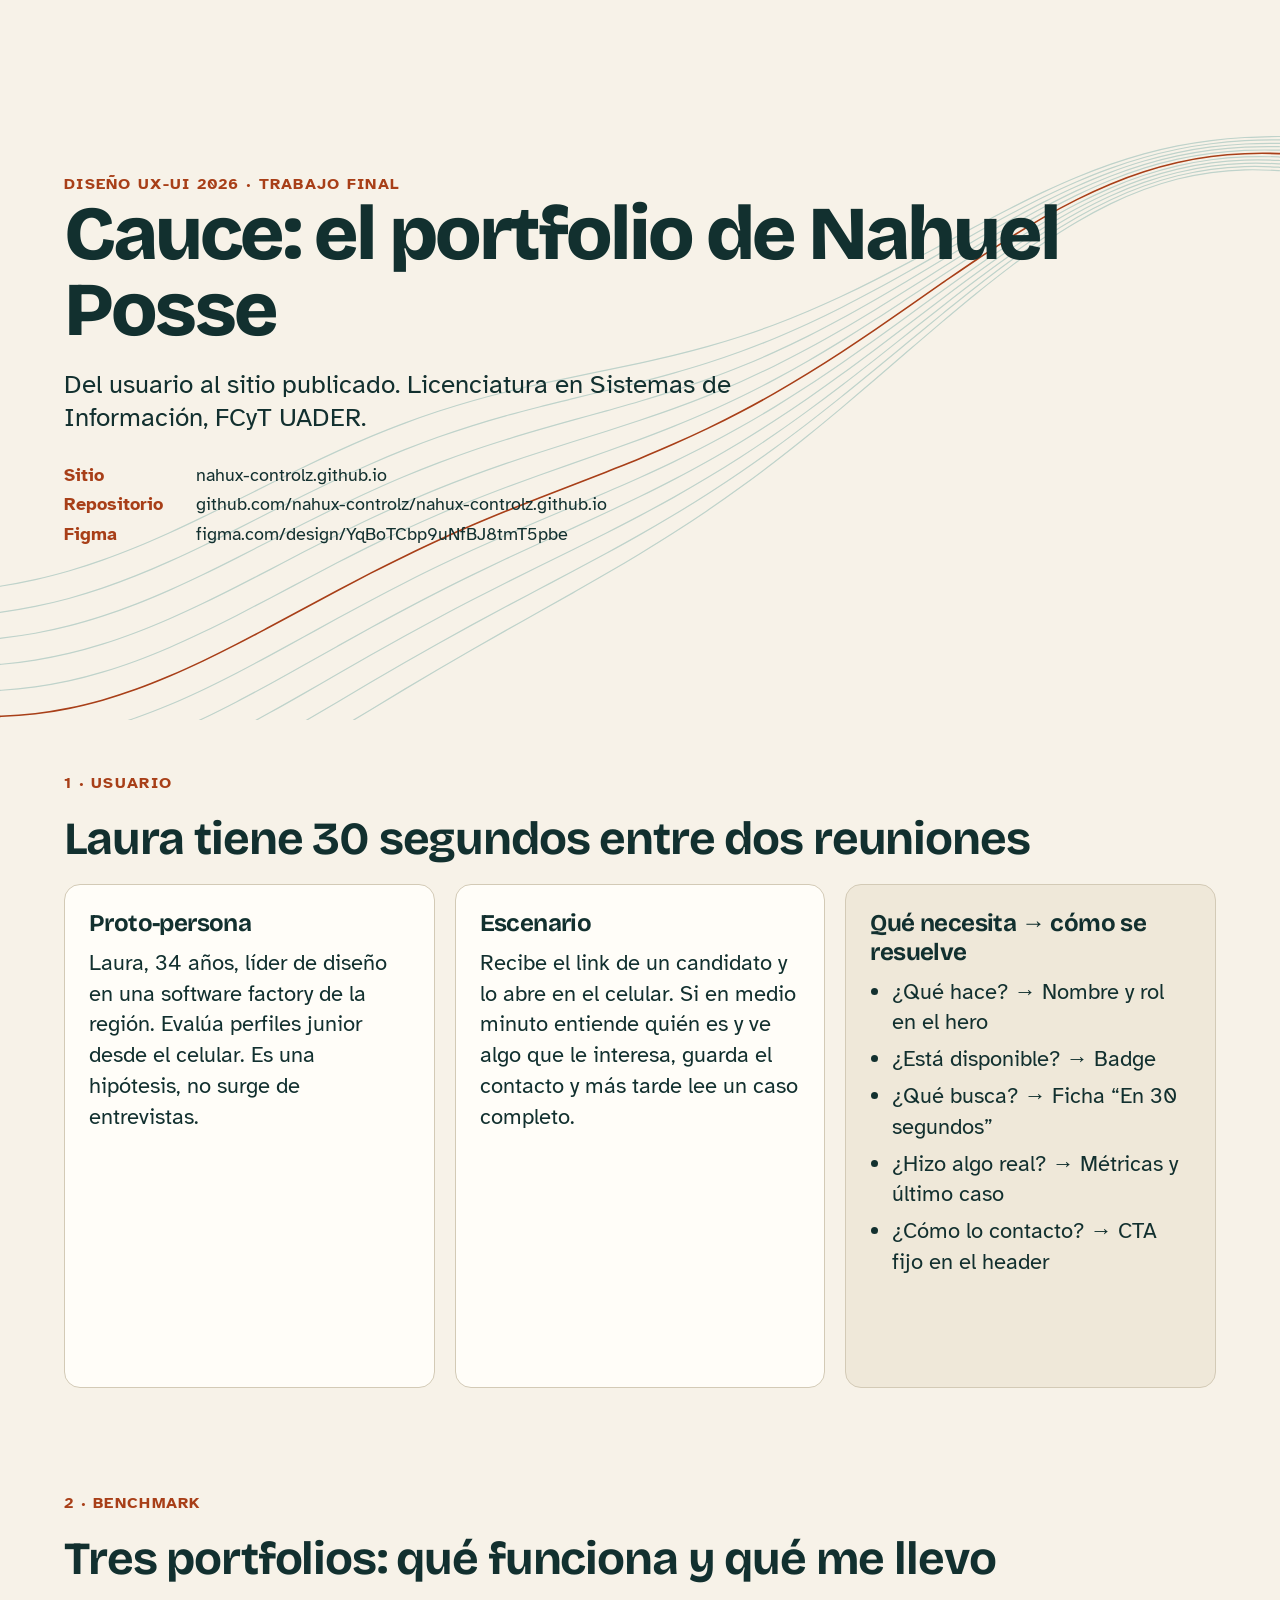
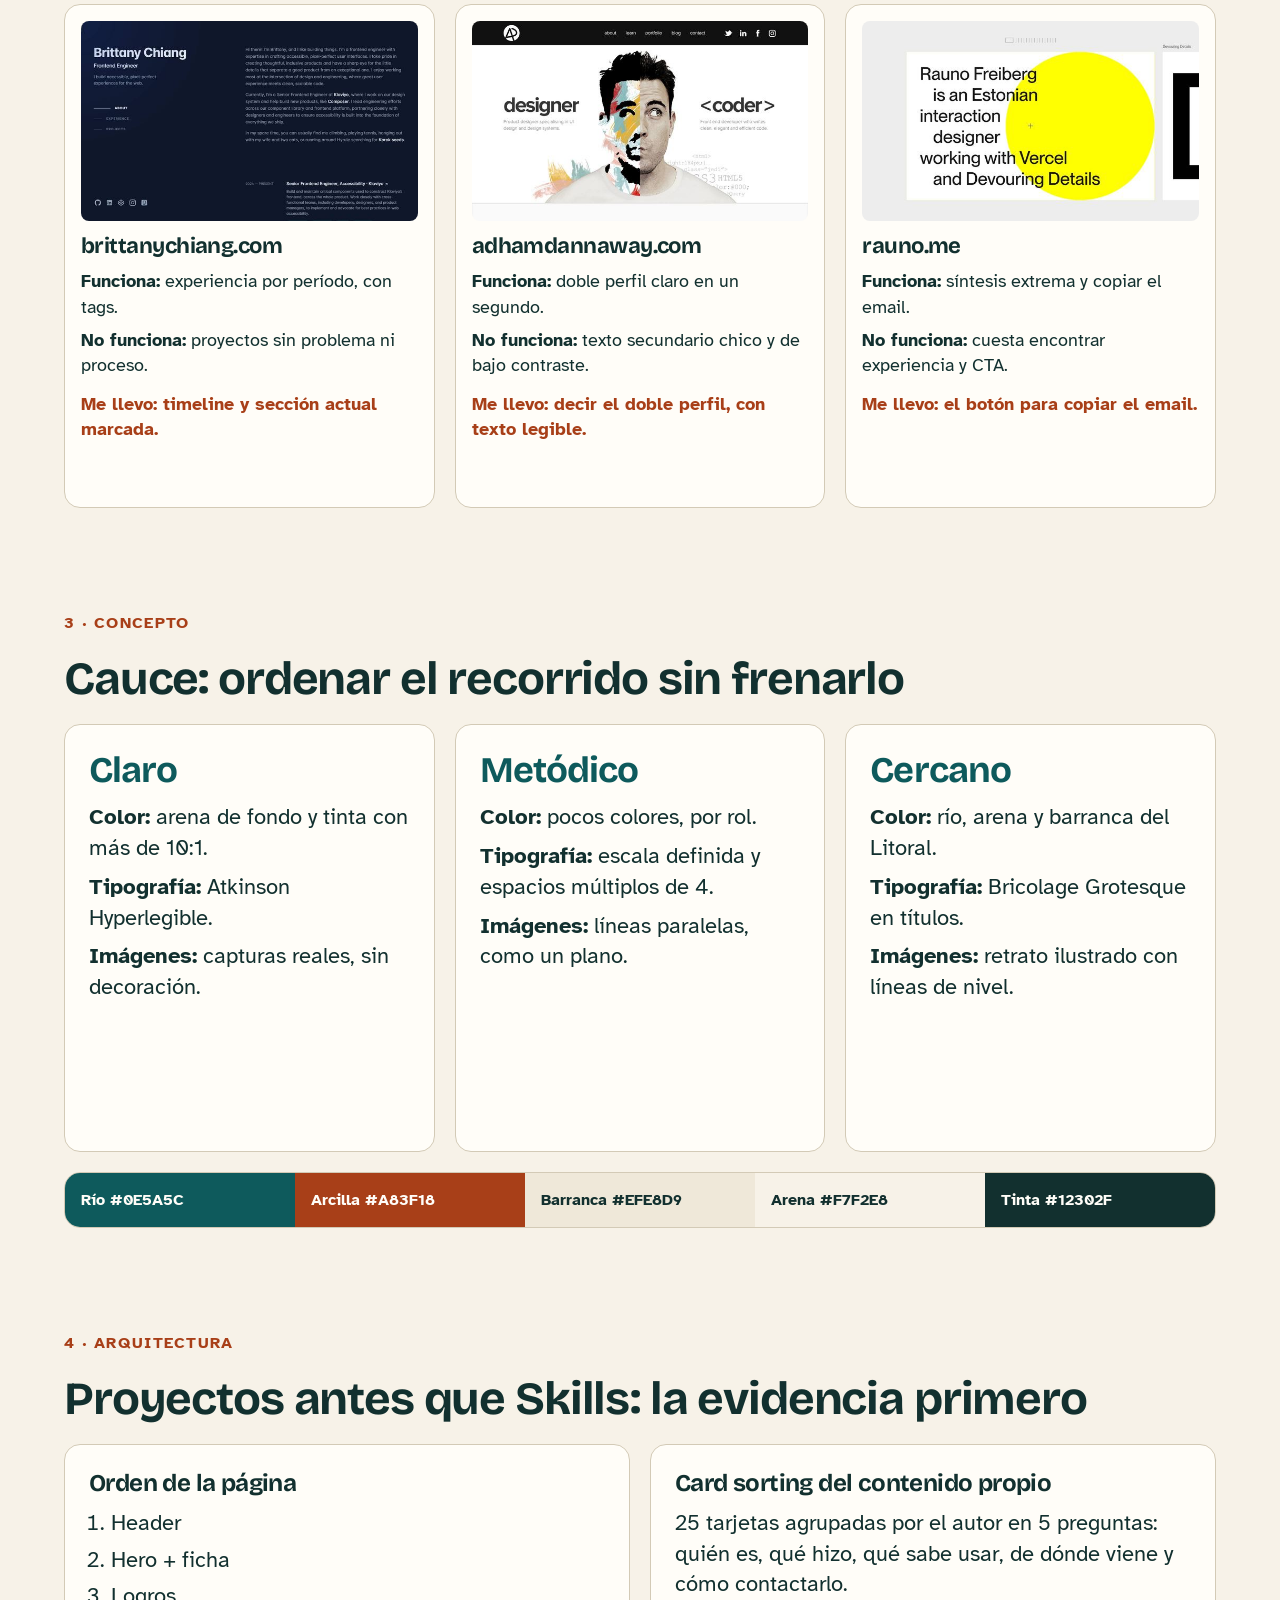
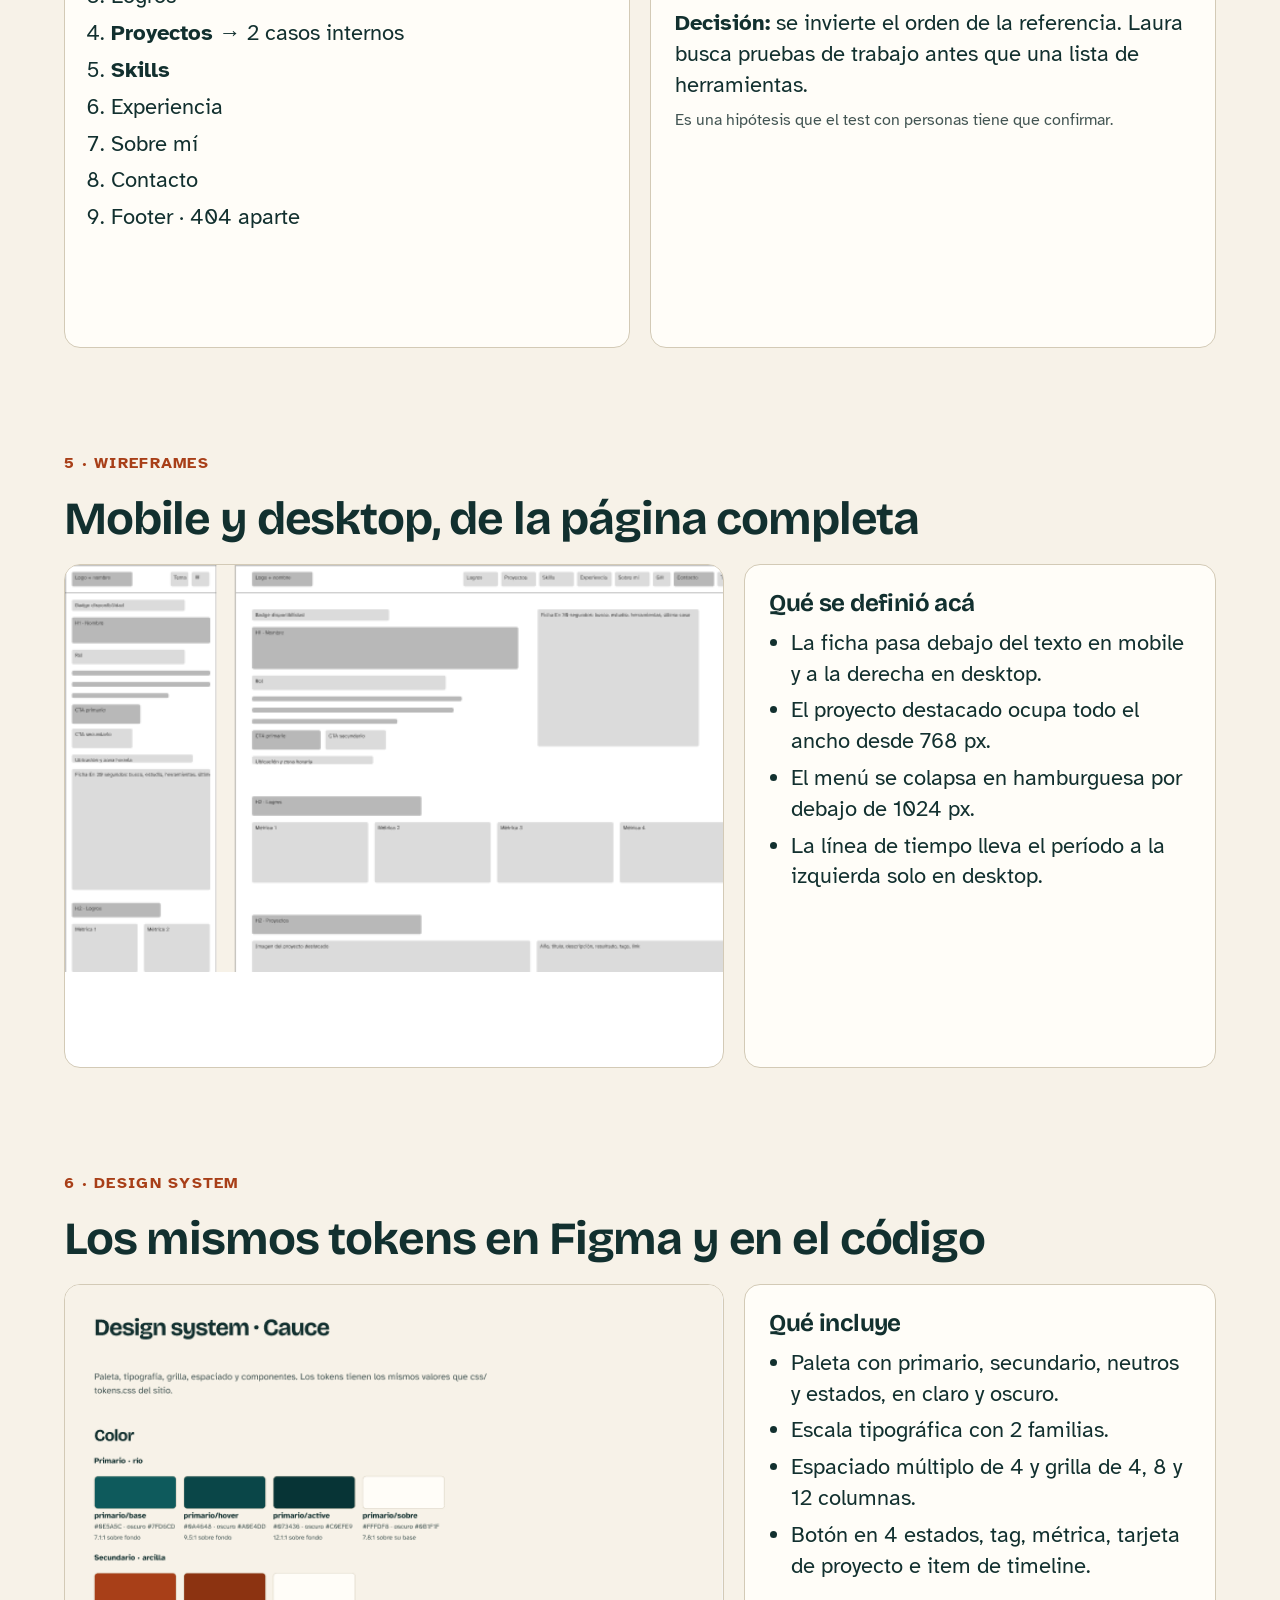
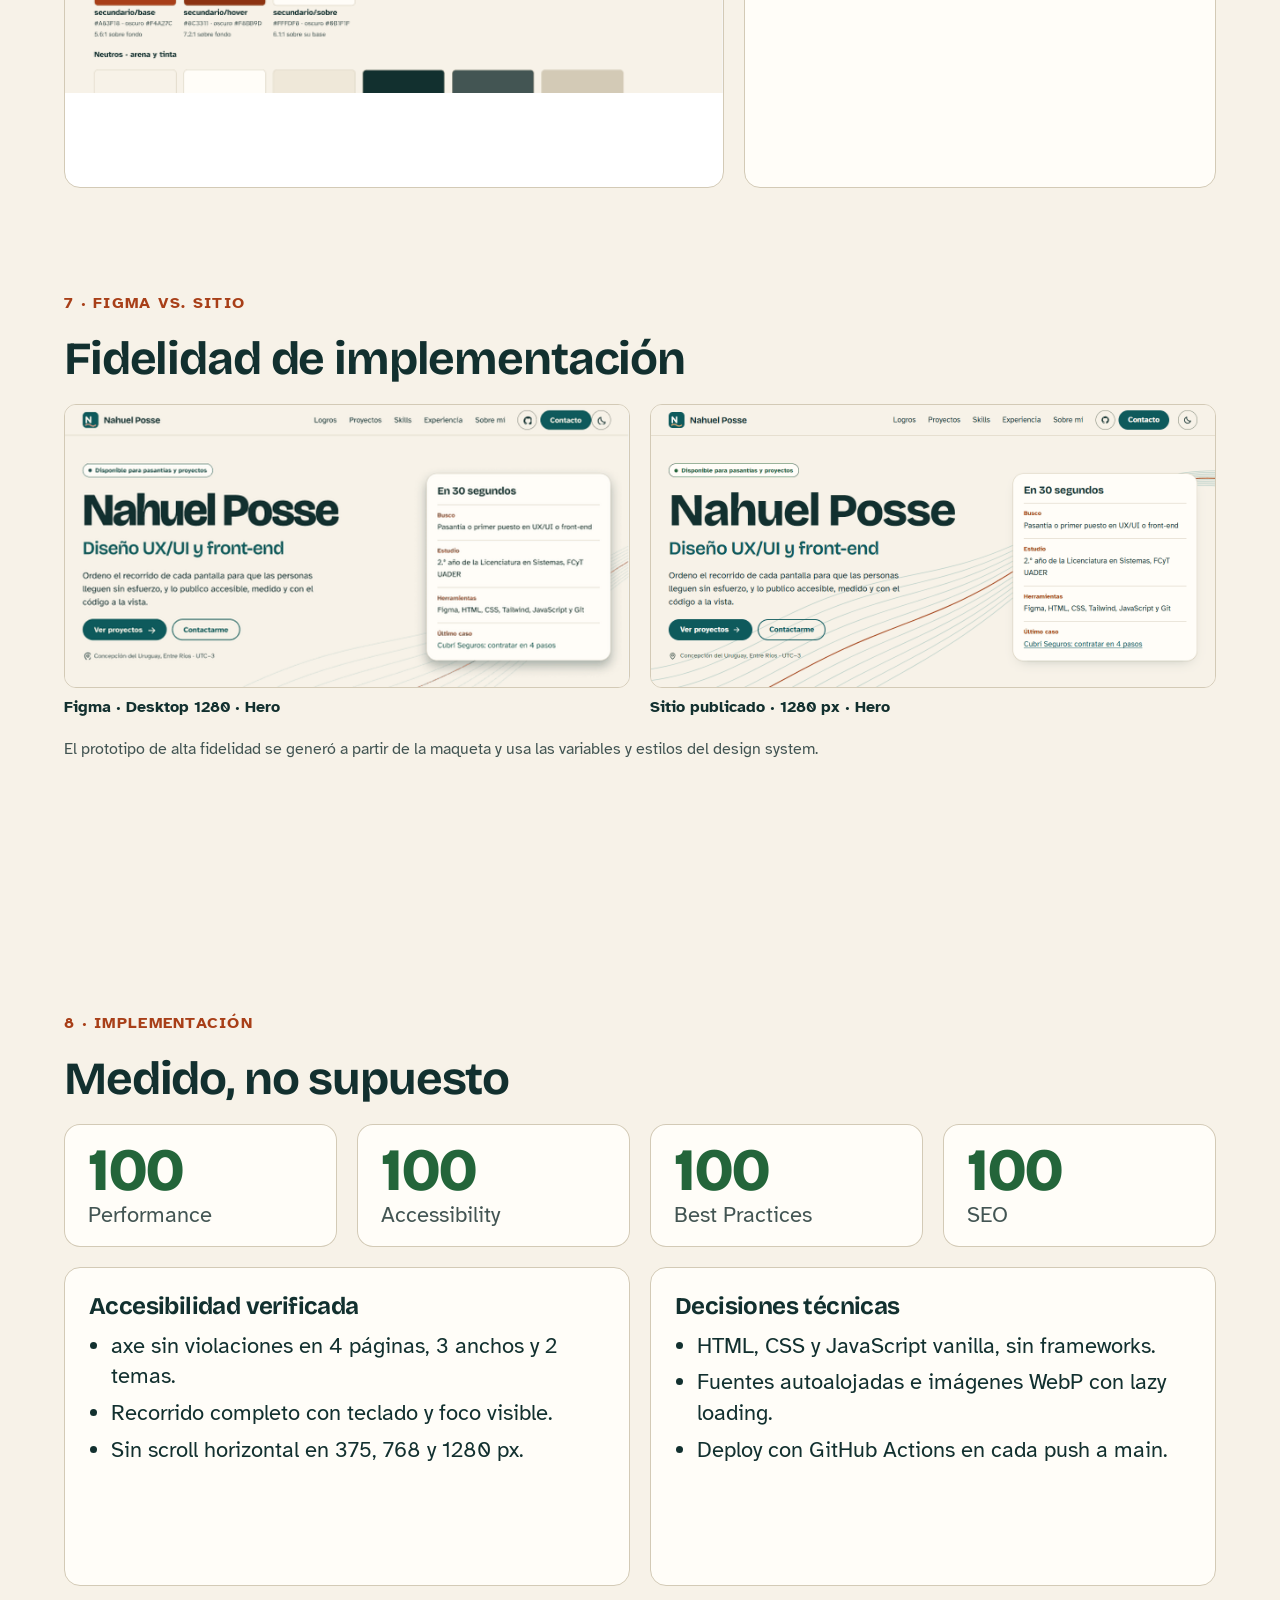
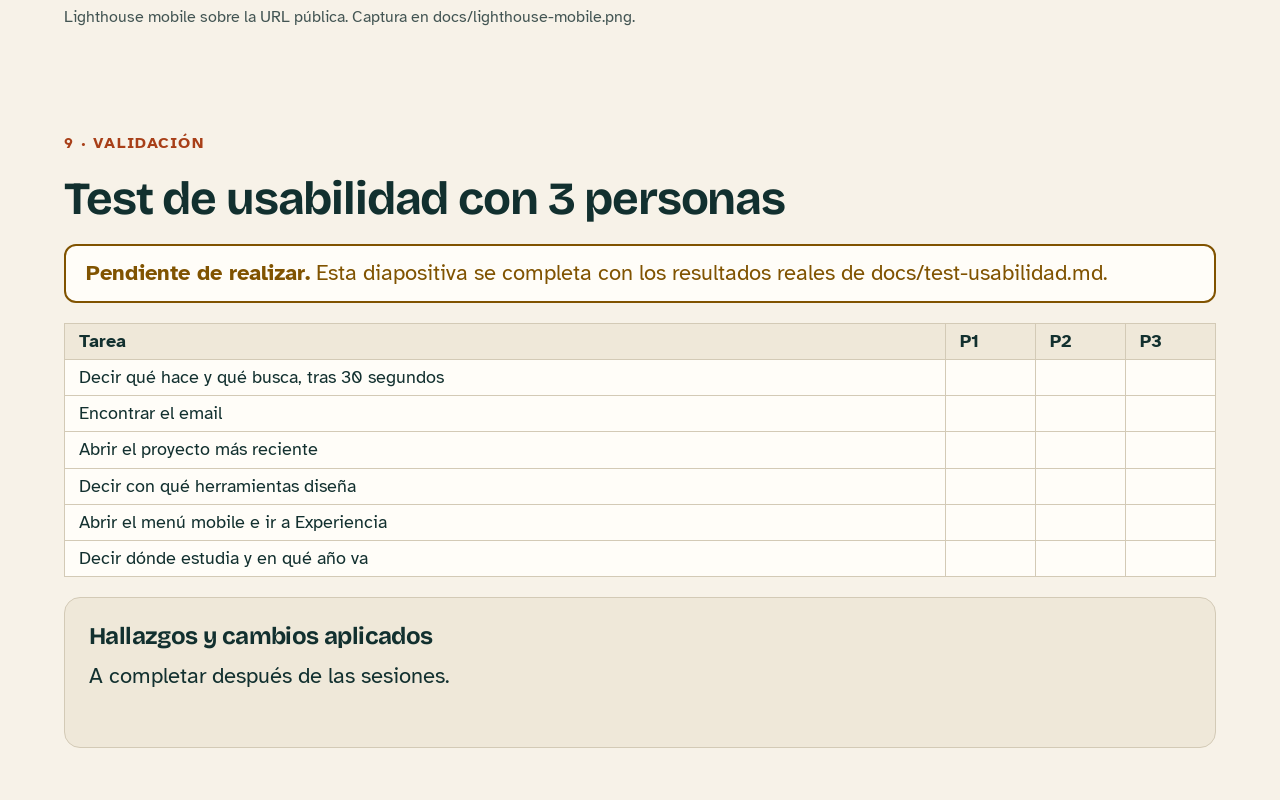
==== docs/proceso/index.html @ 9a9b2a8e "Agregar PDF de proceso y capturas" ====
<!doctype html>
<html lang="es">
<head>
<meta charset="utf-8">
<title>Proceso UX/UI · Portfolio de Nahuel Posse</title>
<link rel="stylesheet" href="../../css/tokens.css">
<link rel="stylesheet" href="proceso.css">
</head>
<body>

<section class="slide slide--cover">
  <img class="cover__river" src="img/river.svg" alt="">
  <div class="cover__text">
    <p class="kicker">Diseño UX-UI 2026 · Trabajo final</p>
    <h1>Cauce: el portfolio de Nahuel Posse</h1>
    <p class="lead">Del usuario al sitio publicado. Licenciatura en Sistemas de Información, FCyT UADER.</p>
    <dl class="cover__links">
      <div><dt>Sitio</dt><dd>nahux-controlz.github.io</dd></div>
      <div><dt>Repositorio</dt><dd>github.com/nahux-controlz/nahux-controlz.github.io</dd></div>
      <div><dt>Figma</dt><dd>figma.com/design/YqBoTCbp9uNfBJ8tmT5pbe</dd></div>
    </dl>
  </div>
</section>

<section class="slide">
  <p class="kicker">1 · Usuario</p>
  <h2>Laura tiene 30 segundos entre dos reuniones</h2>
  <div class="cols cols--3">
    <div class="box"><h3>Proto-persona</h3><p>Laura, 34 años, líder de diseño en una software factory de la región. Evalúa perfiles junior desde el celular. Es una hipótesis, no surge de entrevistas.</p></div>
    <div class="box"><h3>Escenario</h3><p>Recibe el link de un candidato y lo abre en el celular. Si en medio minuto entiende quién es y ve algo que le interesa, guarda el contacto y más tarde lee un caso completo.</p></div>
    <div class="box box--tint"><h3>Qué necesita → cómo se resuelve</h3>
      <ul><li>¿Qué hace? → Nombre y rol en el hero</li><li>¿Está disponible? → Badge</li><li>¿Qué busca? → Ficha “En 30 segundos”</li><li>¿Hizo algo real? → Métricas y último caso</li><li>¿Cómo lo contacto? → CTA fijo en el header</li></ul>
    </div>
  </div>
</section>

<section class="slide">
  <p class="kicker">2 · Benchmark</p>
  <h2>Tres portfolios: qué funciona y qué me llevo</h2>
  <div class="cols cols--3">
    <div class="bench"><img src="img/bench-brittany.jpg" alt=""><h3>brittanychiang.com</h3><p><b>Funciona:</b> experiencia por período, con tags.</p><p><b>No funciona:</b> proyectos sin problema ni proceso.</p><p class="take">Me llevo: timeline y sección actual marcada.</p></div>
    <div class="bench"><img src="img/bench-adham.jpg" alt=""><h3>adhamdannaway.com</h3><p><b>Funciona:</b> doble perfil claro en un segundo.</p><p><b>No funciona:</b> texto secundario chico y de bajo contraste.</p><p class="take">Me llevo: decir el doble perfil, con texto legible.</p></div>
    <div class="bench"><img src="img/bench-rauno.jpg" alt=""><h3>rauno.me</h3><p><b>Funciona:</b> síntesis extrema y copiar el email.</p><p><b>No funciona:</b> cuesta encontrar experiencia y CTA.</p><p class="take">Me llevo: el botón para copiar el email.</p></div>
  </div>
</section>

<section class="slide">
  <p class="kicker">3 · Concepto</p>
  <h2>Cauce: ordenar el recorrido sin frenarlo</h2>
  <div class="cols cols--3">
    <div class="box"><h3 class="word">Claro</h3><p><b>Color:</b> arena de fondo y tinta con más de 10:1.</p><p><b>Tipografía:</b> Atkinson Hyperlegible.</p><p><b>Imágenes:</b> capturas reales, sin decoración.</p></div>
    <div class="box"><h3 class="word">Metódico</h3><p><b>Color:</b> pocos colores, por rol.</p><p><b>Tipografía:</b> escala definida y espacios múltiplos de 4.</p><p><b>Imágenes:</b> líneas paralelas, como un plano.</p></div>
    <div class="box"><h3 class="word">Cercano</h3><p><b>Color:</b> río, arena y barranca del Litoral.</p><p><b>Tipografía:</b> Bricolage Grotesque en títulos.</p><p><b>Imágenes:</b> retrato ilustrado con líneas de nivel.</p></div>
  </div>
  <div class="palette">
    <span class="c1">Río #0E5A5C</span><span class="c2">Arcilla #A83F18</span><span class="c3">Barranca #EFE8D9</span><span class="c4">Arena #F7F2E8</span><span class="c5">Tinta #12302F</span>
  </div>
</section>

<section class="slide">
  <p class="kicker">4 · Arquitectura</p>
  <h2>Proyectos antes que Skills: la evidencia primero</h2>
  <div class="cols cols--2">
    <div class="box"><h3>Orden de la página</h3>
      <ol class="flow"><li>Header</li><li>Hero + ficha</li><li>Logros</li><li><b>Proyectos</b> → 2 casos internos</li><li><b>Skills</b></li><li>Experiencia</li><li>Sobre mí</li><li>Contacto</li><li>Footer · 404 aparte</li></ol>
    </div>
    <div class="box"><h3>Card sorting del contenido propio</h3>
      <p>25 tarjetas agrupadas por el autor en 5 preguntas: quién es, qué hizo, qué sabe usar, de dónde viene y cómo contactarlo.</p>
      <p><b>Decisión:</b> se invierte el orden de la referencia. Laura busca pruebas de trabajo antes que una lista de herramientas.</p>
      <p class="note">Es una hipótesis que el test con personas tiene que confirmar.</p>
    </div>
  </div>
</section>

<section class="slide">
  <p class="kicker">5 · Wireframes</p>
  <h2>Mobile y desktop, de la página completa</h2>
  <div class="cols cols--wire">
    <img class="frame frame--top" src="img/wireframes.png" alt="">
    <div class="box"><h3>Qué se definió acá</h3>
      <ul><li>La ficha pasa debajo del texto en mobile y a la derecha en desktop.</li><li>El proyecto destacado ocupa todo el ancho desde 768 px.</li><li>El menú se colapsa en hamburguesa por debajo de 1024 px.</li><li>La línea de tiempo lleva el período a la izquierda solo en desktop.</li></ul>
    </div>
  </div>
</section>

<section class="slide">
  <p class="kicker">6 · Design system</p>
  <h2>Los mismos tokens en Figma y en el código</h2>
  <div class="cols cols--wire">
    <img class="frame frame--top" src="img/ds.png" alt="">
    <div class="box"><h3>Qué incluye</h3>
      <ul><li>Paleta con primario, secundario, neutros y estados, en claro y oscuro.</li><li>Escala tipográfica con 2 familias.</li><li>Espaciado múltiplo de 4 y grilla de 4, 8 y 12 columnas.</li><li>Botón en 4 estados, tag, métrica, tarjeta de proyecto e item de timeline.</li></ul>
    </div>
  </div>
</section>

<section class="slide">
  <p class="kicker">7 · Figma vs. sitio</p>
  <h2>Fidelidad de implementación</h2>
  <div class="cols cols--2 compare">
    <figure><img src="img/compare-figma.png" alt=""><figcaption>Figma · Desktop 1280 · Hero</figcaption></figure>
    <figure><img src="img/compare-sitio.png" alt=""><figcaption>Sitio publicado · 1280 px · Hero</figcaption></figure>
  </div>
  <p class="note">El prototipo de alta fidelidad se generó a partir de la maqueta y usa las variables y estilos del design system.</p>
</section>

<section class="slide">
  <p class="kicker">8 · Implementación</p>
  <h2>Medido, no supuesto</h2>
  <div class="cols cols--stats">
    <div class="stat"><b>100</b><span>Performance</span></div>
    <div class="stat"><b>100</b><span>Accessibility</span></div>
    <div class="stat"><b>100</b><span>Best Practices</span></div>
    <div class="stat"><b>100</b><span>SEO</span></div>
  </div>
  <div class="cols cols--2">
    <div class="box"><h3>Accesibilidad verificada</h3><ul><li>axe sin violaciones en 4 páginas, 3 anchos y 2 temas.</li><li>Recorrido completo con teclado y foco visible.</li><li>Sin scroll horizontal en 375, 768 y 1280 px.</li></ul></div>
    <div class="box"><h3>Decisiones técnicas</h3><ul><li>HTML, CSS y JavaScript vanilla, sin frameworks.</li><li>Fuentes autoalojadas e imágenes WebP con lazy loading.</li><li>Deploy con GitHub Actions en cada push a main.</li></ul></div>
  </div>
  <p class="note">Lighthouse mobile sobre la URL pública. Captura en docs/lighthouse-mobile.png.</p>
</section>

<section class="slide">
  <p class="kicker">9 · Validación</p>
  <h2>Test de usabilidad con 3 personas</h2>
  <div class="pending"><b>Pendiente de realizar.</b> Esta diapositiva se completa con los resultados reales de docs/test-usabilidad.md.</div>
  <table>
    <thead><tr><th>Tarea</th><th>P1</th><th>P2</th><th>P3</th></tr></thead>
    <tbody>
      <tr><td>Decir qué hace y qué busca, tras 30 segundos</td><td></td><td></td><td></td></tr>
      <tr><td>Encontrar el email</td><td></td><td></td><td></td></tr>
      <tr><td>Abrir el proyecto más reciente</td><td></td><td></td><td></td></tr>
      <tr><td>Decir con qué herramientas diseña</td><td></td><td></td><td></td></tr>
      <tr><td>Abrir el menú mobile e ir a Experiencia</td><td></td><td></td><td></td></tr>
      <tr><td>Decir dónde estudia y en qué año va</td><td></td><td></td><td></td></tr>
    </tbody>
  </table>
  <div class="box box--tint findings"><h3>Hallazgos y cambios aplicados</h3><p>A completar después de las sesiones.</p></div>
</section>

</body>
</html>
---- css/tokens.css ----
/* ==========================================================================
   Design tokens — concepto "Cauce"
   Mismos nombres y valores que las variables del archivo de Figma.
   ========================================================================== */

@font-face {
  font-family: "Bricolage Grotesque";
  src: url("../assets/fonts/bricolage-grotesque-latin-wght-normal.woff2") format("woff2");
  font-weight: 200 800;
  font-style: normal;
  font-display: swap;
}
@font-face {
  font-family: "Atkinson Hyperlegible";
  src: url("../assets/fonts/atkinson-hyperlegible-latin-400-normal.woff2") format("woff2");
  font-weight: 400;
  font-style: normal;
  font-display: swap;
}
@font-face {
  font-family: "Atkinson Hyperlegible";
  src: url("../assets/fonts/atkinson-hyperlegible-latin-700-normal.woff2") format("woff2");
  font-weight: 700;
  font-style: normal;
  font-display: swap;
}

:root {
  color-scheme: light;

  /* Color · marca */
  --color-primary: #0e5a5c;         /* río */
  --color-primary-hover: #0a4648;
  --color-primary-active: #073436;
  --color-on-primary: #fffdf8;
  --color-secondary: #a83f18;       /* arcilla */
  --color-secondary-hover: #8c3311;
  --color-on-secondary: #fffdf8;

  /* Color · neutros */
  --color-bg: #f7f2e8;              /* arena */
  --color-surface: #fffdf8;         /* papel */
  --color-surface-2: #efe8d9;
  --color-ink: #12302f;             /* tinta */
  --color-ink-soft: #435553;
  --color-line: #d3cab6;
  --color-line-strong: #7f7b6b;     /* bordes con 3:1 para controles */

  /* Color · estados */
  --color-success: #23653a;
  --color-warning: #805300;
  --color-error: #ad2519;
  --color-info: #0d5a8c;

  /* Color · ilustración (contacto y líneas) */
  --color-contact-bg: #0e5a5c;
  --color-contact-ink: #fffdf8;
  --color-contact-soft: #d9ece8;
  --color-river-line: #bfd3cb;
  --color-river-accent: #a83f18;

  /* Tipografía */
  --font-display: "Bricolage Grotesque", "Trebuchet MS", "Segoe UI", sans-serif;
  --font-body: "Atkinson Hyperlegible", "Segoe UI", Verdana, sans-serif;

  --fs-sm: 0.875rem;      /* 14 */
  --fs-base: 1.0625rem;   /* 17 */
  --fs-md: 1.25rem;       /* 20 */
  --fs-lg: 1.5rem;        /* 24 */
  --fs-xl: clamp(1.75rem, 1.5rem + 1.1vw, 2.25rem);   /* 28–36 */
  --fs-2xl: clamp(2.25rem, 1.8rem + 2vw, 3.25rem);    /* 36–52 */
  --fs-hero: clamp(3.25rem, 2rem + 6vw, 6.5rem);      /* 52–104 */

  --lh-tight: 1.05;
  --lh-snug: 1.25;
  --lh-body: 1.6;

  /* Espaciado (múltiplos de 4) */
  --sp-1: 0.25rem;  /* 4 */
  --sp-2: 0.5rem;   /* 8 */
  --sp-3: 0.75rem;  /* 12 */
  --sp-4: 1rem;     /* 16 */
  --sp-5: 1.25rem;  /* 20 */
  --sp-6: 1.5rem;   /* 24 */
  --sp-8: 2rem;     /* 32 */
  --sp-10: 2.5rem;  /* 40 */
  --sp-12: 3rem;    /* 48 */
  --sp-16: 4rem;    /* 64 */
  --sp-24: 6rem;    /* 96 */

  /* Grilla */
  --container: 75rem;   /* 1200 */
  --gutter: var(--sp-4);
  --header-h: 4.25rem;  /* 68 */

  /* Forma y elevación */
  --radius-sm: 0.5rem;
  --radius-md: 1rem;
  --radius-lg: 1.5rem;
  --radius-full: 999px;
  --shadow-card: 0 1px 0 rgb(18 48 47 / 6%), 0 12px 28px -18px rgb(18 48 47 / 35%);
  --shadow-lift: 0 2px 0 rgb(18 48 47 / 6%), 0 24px 40px -22px rgb(18 48 47 / 50%);

  /* Movimiento */
  --ease: cubic-bezier(0.2, 0.7, 0.2, 1);
  --dur-fast: 140ms;
  --dur: 260ms;
}

/* Modo oscuro: "río de noche". Se aplica por preferencia del sistema o por el toggle. */
:root[data-theme="dark"] {
  color-scheme: dark;

  --color-primary: #7fd6cd;
  --color-primary-hover: #a0e4dd;
  --color-primary-active: #c0efe9;
  --color-on-primary: #0b1f1f;
  --color-secondary: #f4a27c;
  --color-secondary-hover: #f8bb9d;
  --color-on-secondary: #0b1f1f;

  --color-bg: #0f1d1d;
  --color-surface: #162827;
  --color-surface-2: #1f3533;
  --color-ink: #f1ecdf;
  --color-ink-soft: #bdc8c1;
  --color-line: #33504c;
  --color-line-strong: #7f9a94;

  --color-success: #84d6a0;
  --color-warning: #ecc26c;
  --color-error: #ff9c91;
  --color-info: #8cc8f0;

  --color-contact-bg: #1a3a39;
  --color-contact-ink: #f1ecdf;
  --color-contact-soft: #c9dcd7;
  --color-river-line: #2c4a47;
  --color-river-accent: #f4a27c;

  --shadow-card: 0 1px 0 rgb(0 0 0 / 30%), 0 12px 28px -18px rgb(0 0 0 / 70%);
  --shadow-lift: 0 2px 0 rgb(0 0 0 / 30%), 0 24px 40px -22px rgb(0 0 0 / 85%);
}

@media (min-width: 768px) {
  :root { --gutter: var(--sp-8); }
}
@media (min-width: 1280px) {
  :root { --gutter: var(--sp-10); }
}
---- docs/proceso/proceso.css ----
@page { size: 1280px 720px; margin: 0; }
* { box-sizing: border-box; }
html, body { margin: 0; background: var(--color-surface-2); color: var(--color-ink); font-family: var(--font-body); font-size: 22px; line-height: 1.4; -webkit-print-color-adjust: exact; print-color-adjust: exact; }
.slide { position: relative; display: flex; flex-direction: column; gap: 20px; width: 1280px; height: 720px; padding: 52px 64px; overflow: hidden; background: var(--color-bg); page-break-after: always; break-after: page; }
.slide:last-child { page-break-after: auto; break-after: auto; }
h1, h2, h3 { margin: 0; font-family: var(--font-display); letter-spacing: -0.025em; }
h1 { font-size: 76px; font-weight: 800; line-height: 1; letter-spacing: -0.04em; }
h2 { font-size: 46px; line-height: 1.08; }
h3 { font-size: 24px; line-height: 1.2; margin-bottom: 10px; }
p { margin: 0 0 8px; }
ul, ol { margin: 0; padding-left: 22px; }
li { margin-bottom: 6px; }
.kicker { margin: 0; color: var(--color-secondary); font-size: 16px; font-weight: 700; letter-spacing: 0.08em; text-transform: uppercase; }
.lead { font-size: 26px; line-height: 1.3; max-width: 800px; margin: 20px 0 28px; }
.cols { display: grid; gap: 20px; flex: 1; min-height: 0; }
.cols--2 { grid-template-columns: 1fr 1fr; }
.cols--3 { grid-template-columns: repeat(3, 1fr); }
.cols--wire { grid-template-columns: 7fr 5fr; align-items: stretch; }
.cols--stats { grid-template-columns: repeat(4, 1fr); flex: none; }
.box { padding: 24px; border: 1px solid var(--color-line); border-radius: 16px; background: var(--color-surface); }
.box--tint { background: var(--color-surface-2); }
.word { color: var(--color-primary); font-size: 36px; }
.note { margin: 0; color: var(--color-ink-soft); font-size: 16px; }
.take { margin-top: 6px; color: var(--color-secondary); font-weight: 700; }

.slide--cover { justify-content: center; }
.cover__river { position: absolute; inset: 0; width: 100%; height: 100%; object-fit: cover; }
.cover__text { position: relative; }
.cover__links { display: grid; gap: 4px; margin: 0; font-size: 18px; }
.cover__links div { display: flex; gap: 12px; }
.cover__links dt { width: 120px; color: var(--color-secondary); font-weight: 700; }
.cover__links dd { margin: 0; }

.bench { display: flex; flex-direction: column; padding: 16px; border: 1px solid var(--color-line); border-radius: 16px; background: var(--color-surface); font-size: 18px; }
.bench img { width: 100%; height: 200px; margin-bottom: 12px; border-radius: 8px; object-fit: cover; object-position: top; }
.bench h3 { font-size: 22px; }

.palette { display: grid; grid-template-columns: repeat(5, 1fr); overflow: hidden; border: 1px solid var(--color-line); border-radius: 16px; font-size: 16px; font-weight: 700; }
.palette span { padding: 16px; }
.c1 { background: #0e5a5c; color: #fffdf8; } .c2 { background: #a83f18; color: #fffdf8; } .c3 { background: #efe8d9; } .c4 { background: #f7f2e8; } .c5 { background: #12302f; color: #fffdf8; }

.flow { columns: 1; }
.frame { width: 100%; height: 100%; min-height: 0; border: 1px solid var(--color-line); border-radius: 16px; background: #fff; object-fit: contain; }
.frame--top { object-position: top center; }

.compare figure { display: flex; flex-direction: column; gap: 8px; margin: 0; min-height: 0; }
.compare img { width: 100%; border: 1px solid var(--color-line); border-radius: 12px; }
.compare figcaption { font-size: 16px; font-weight: 700; }
.compare { flex: none; }

.stat { display: grid; padding: 16px 24px; border-radius: 16px; background: var(--color-surface); box-shadow: inset 0 0 0 1px var(--color-line); }
.stat b { color: var(--color-success); font-family: var(--font-display); font-size: 60px; font-weight: 800; line-height: 1; letter-spacing: -0.04em; }
.stat span { color: var(--color-ink-soft); }

.pending { padding: 12px 20px; border: 2px solid var(--color-warning); border-radius: 12px; color: var(--color-warning); background: var(--color-surface); }
table { width: 100%; border-collapse: collapse; background: var(--color-surface); font-size: 18px; }
th, td { padding: 5px 14px; border: 1px solid var(--color-line); text-align: left; }
th:not(:first-child), td:not(:first-child) { width: 90px; }
th { background: var(--color-surface-2); }
.findings { flex: 1; }
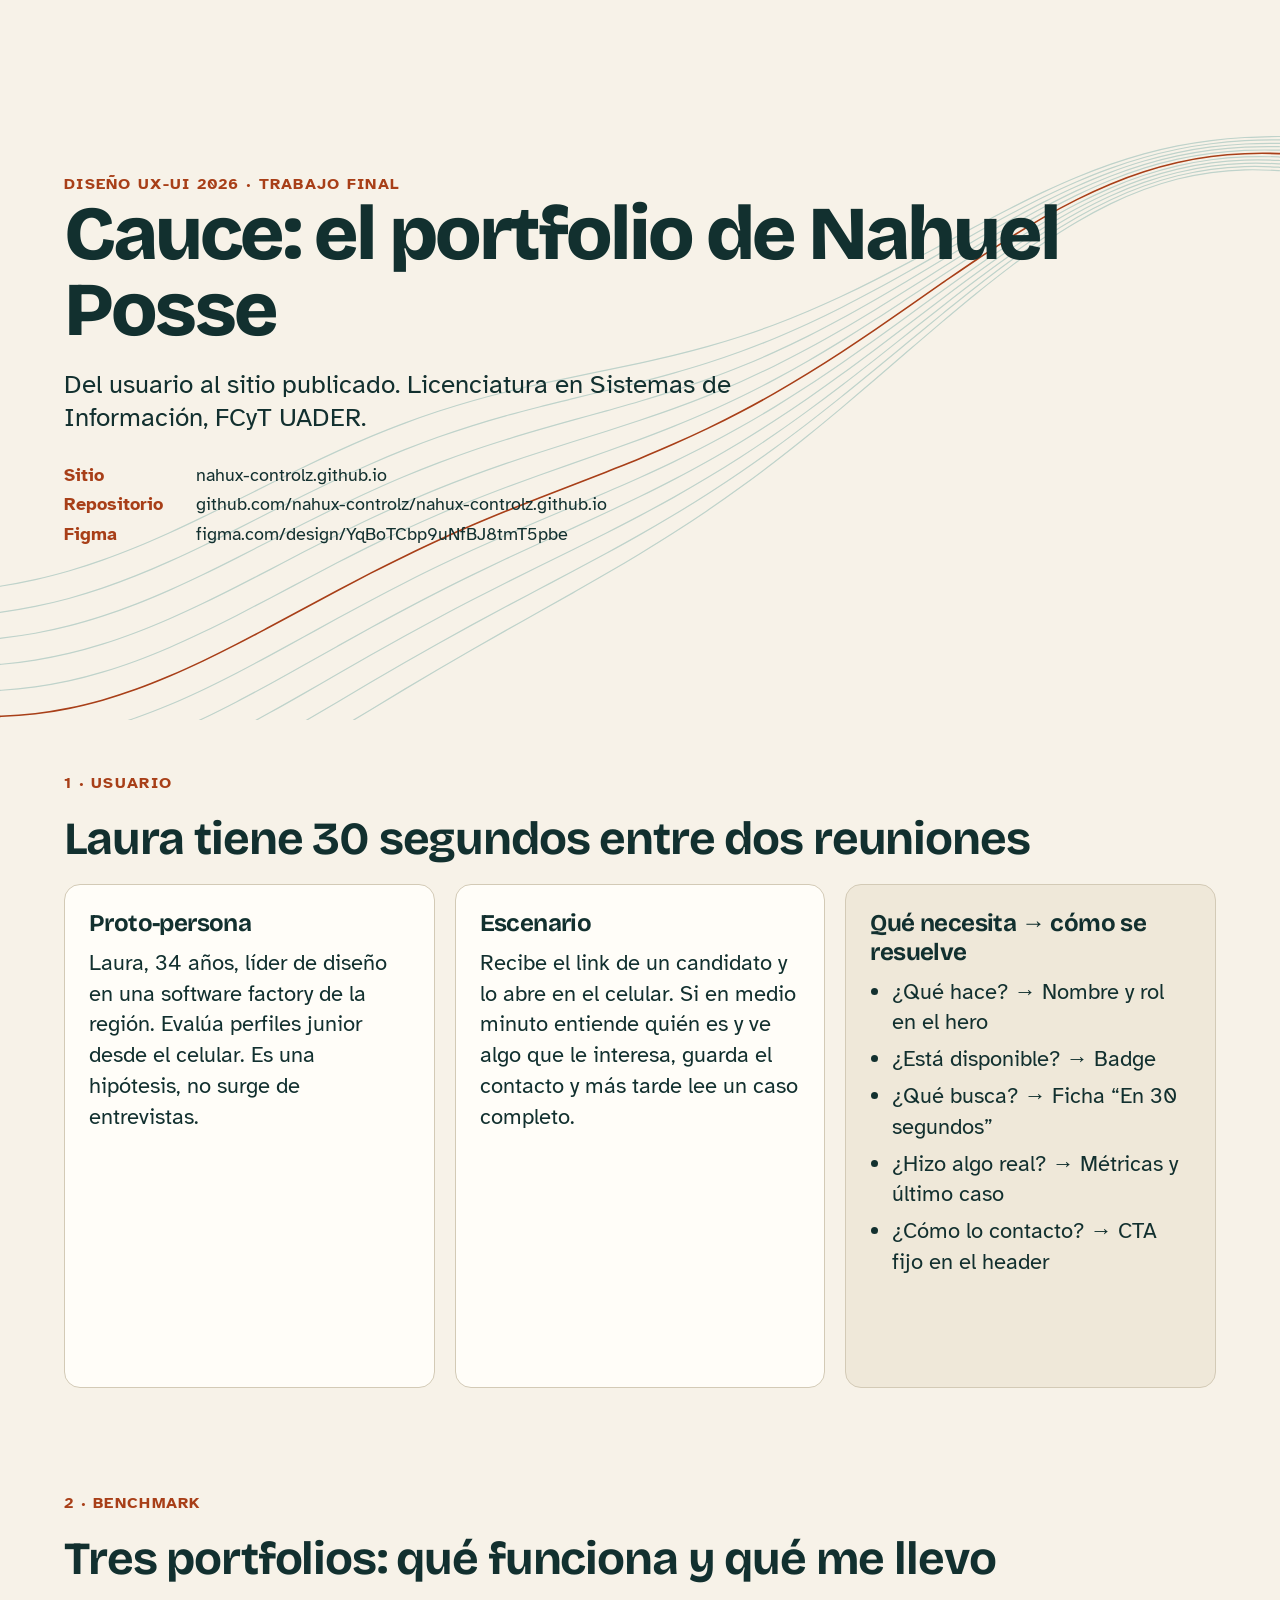
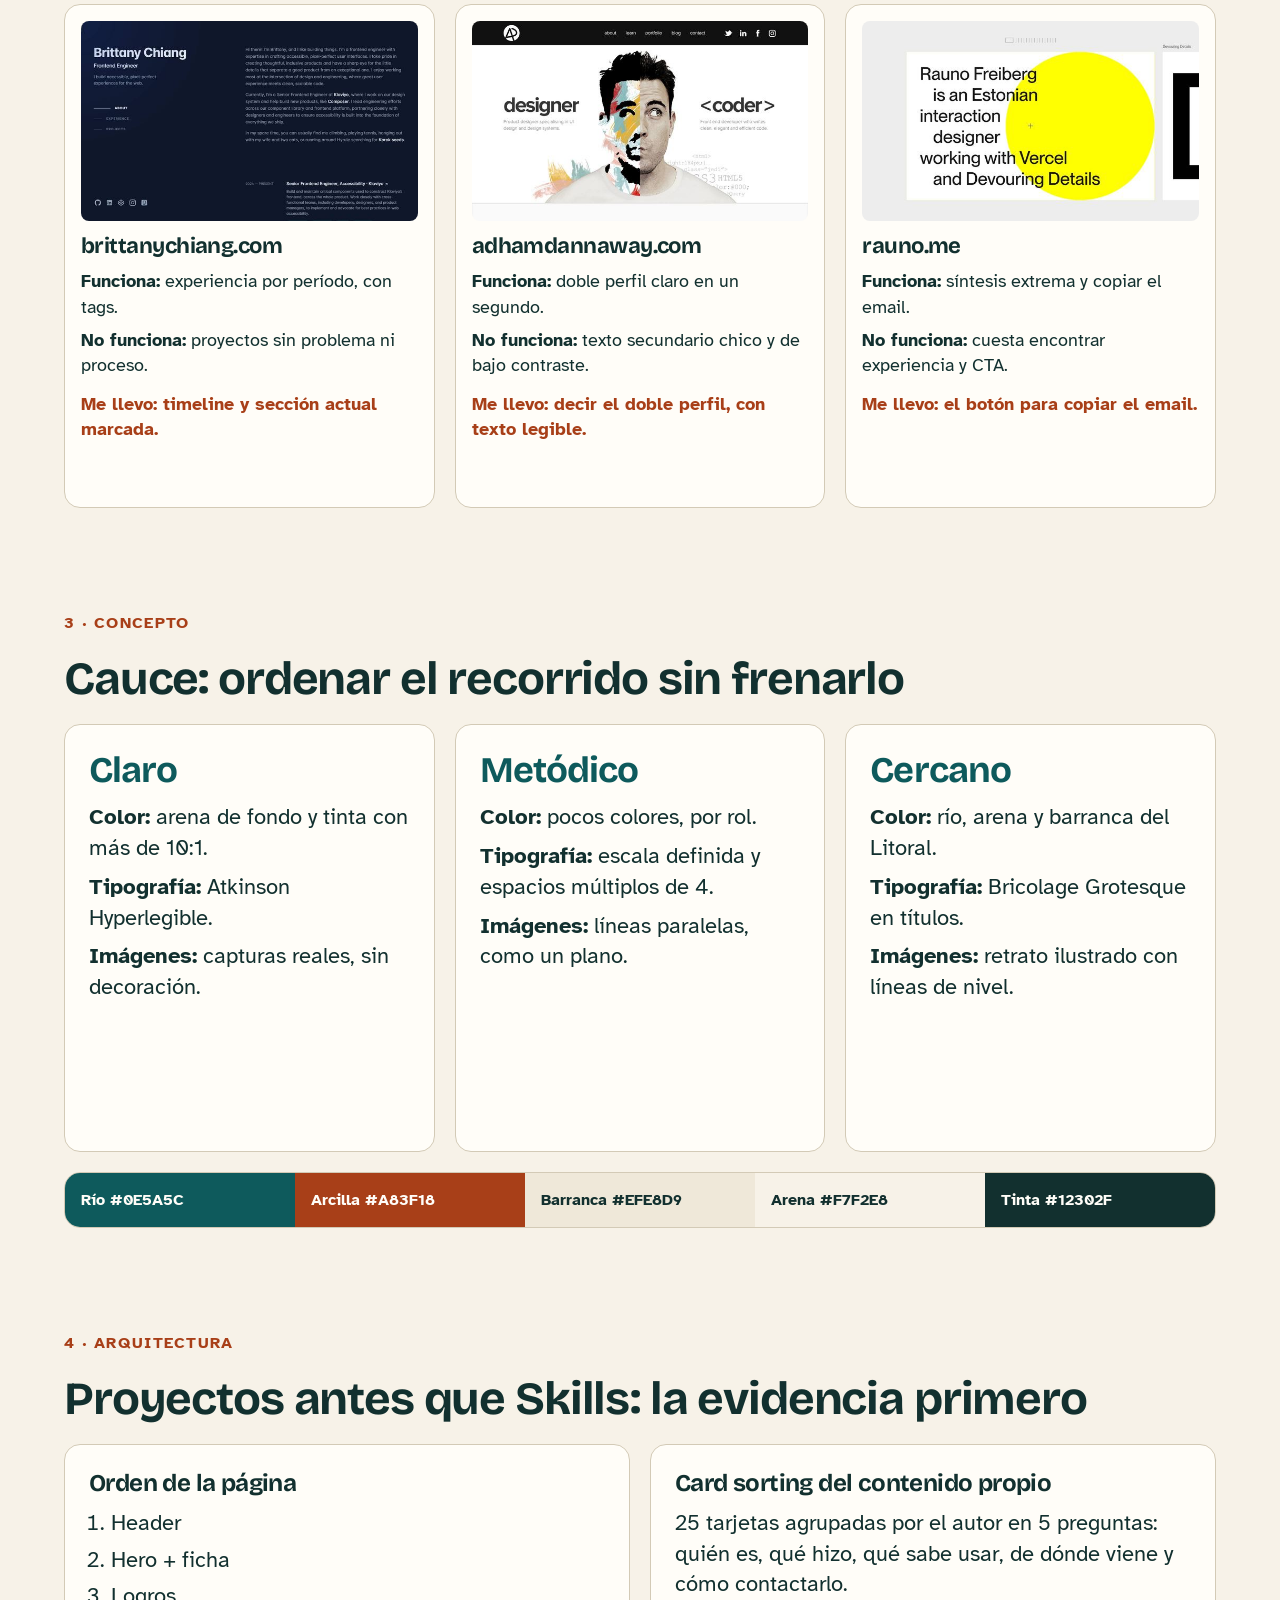
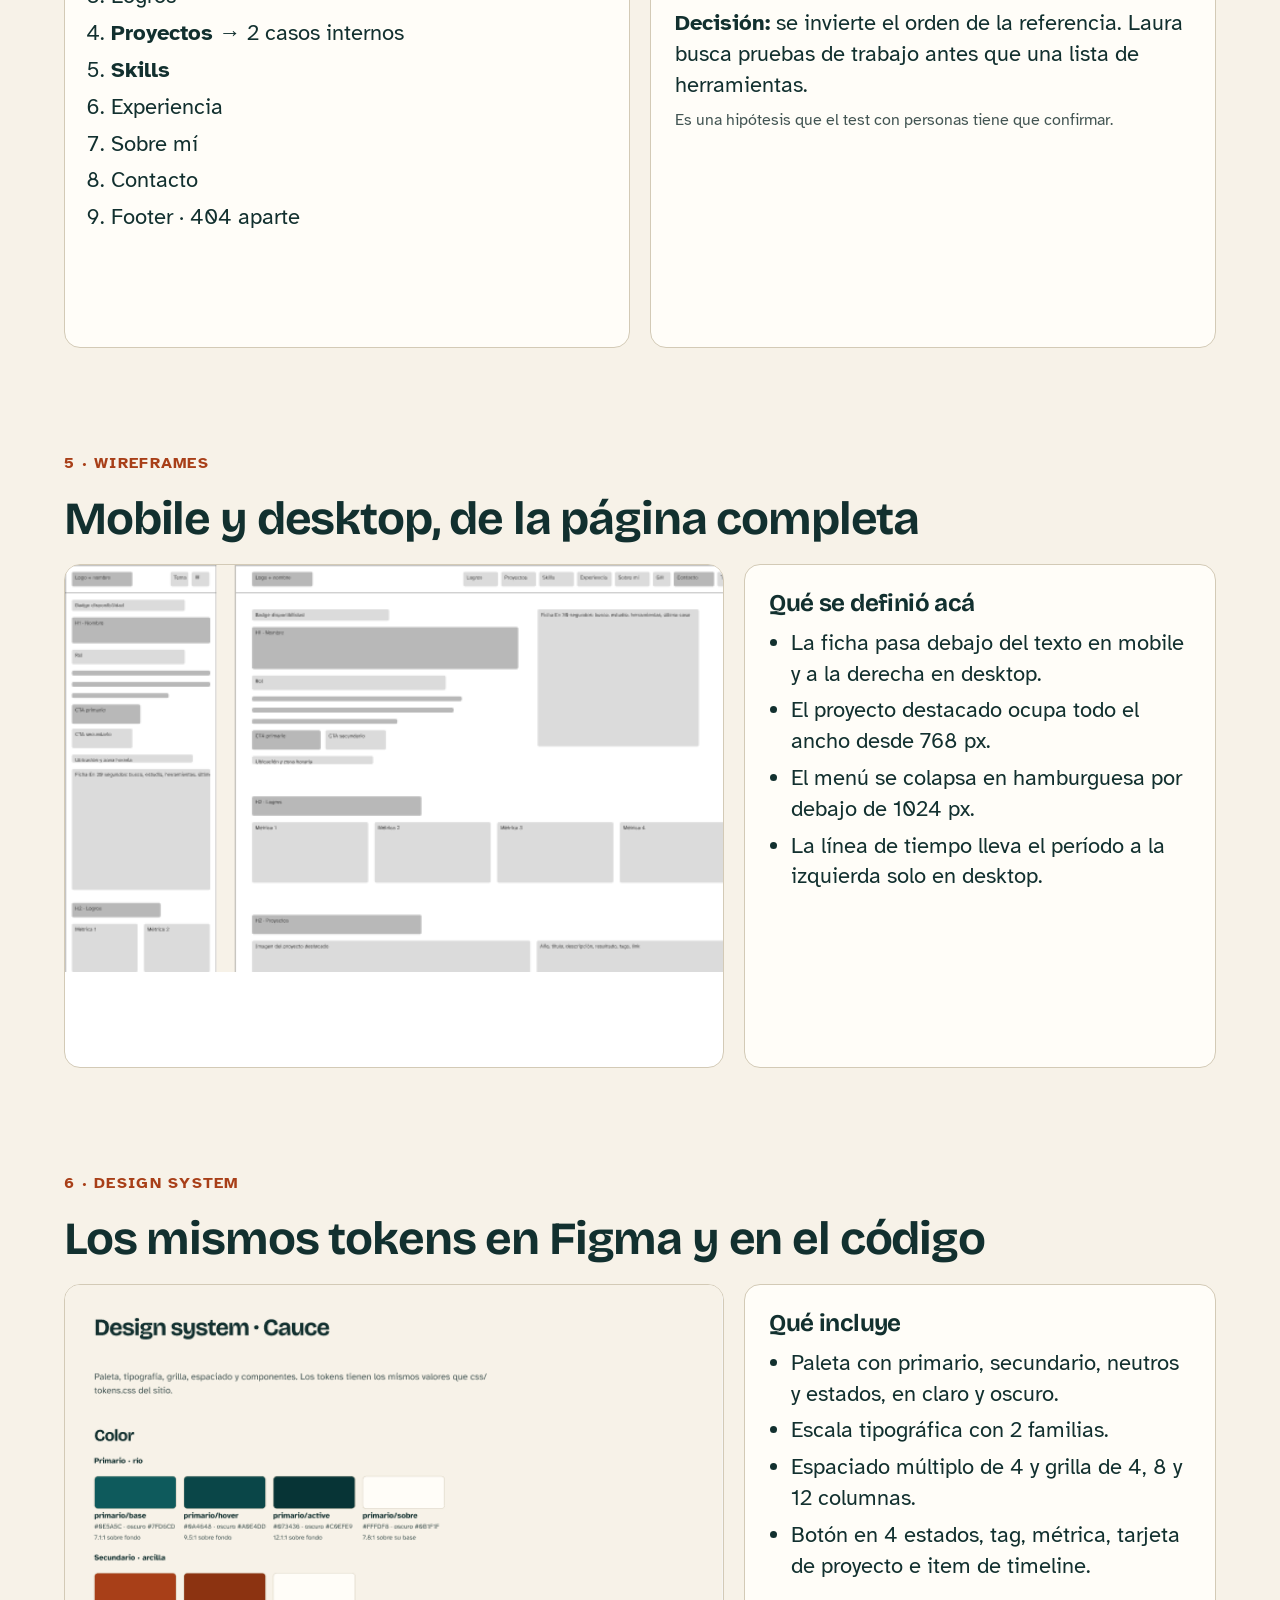
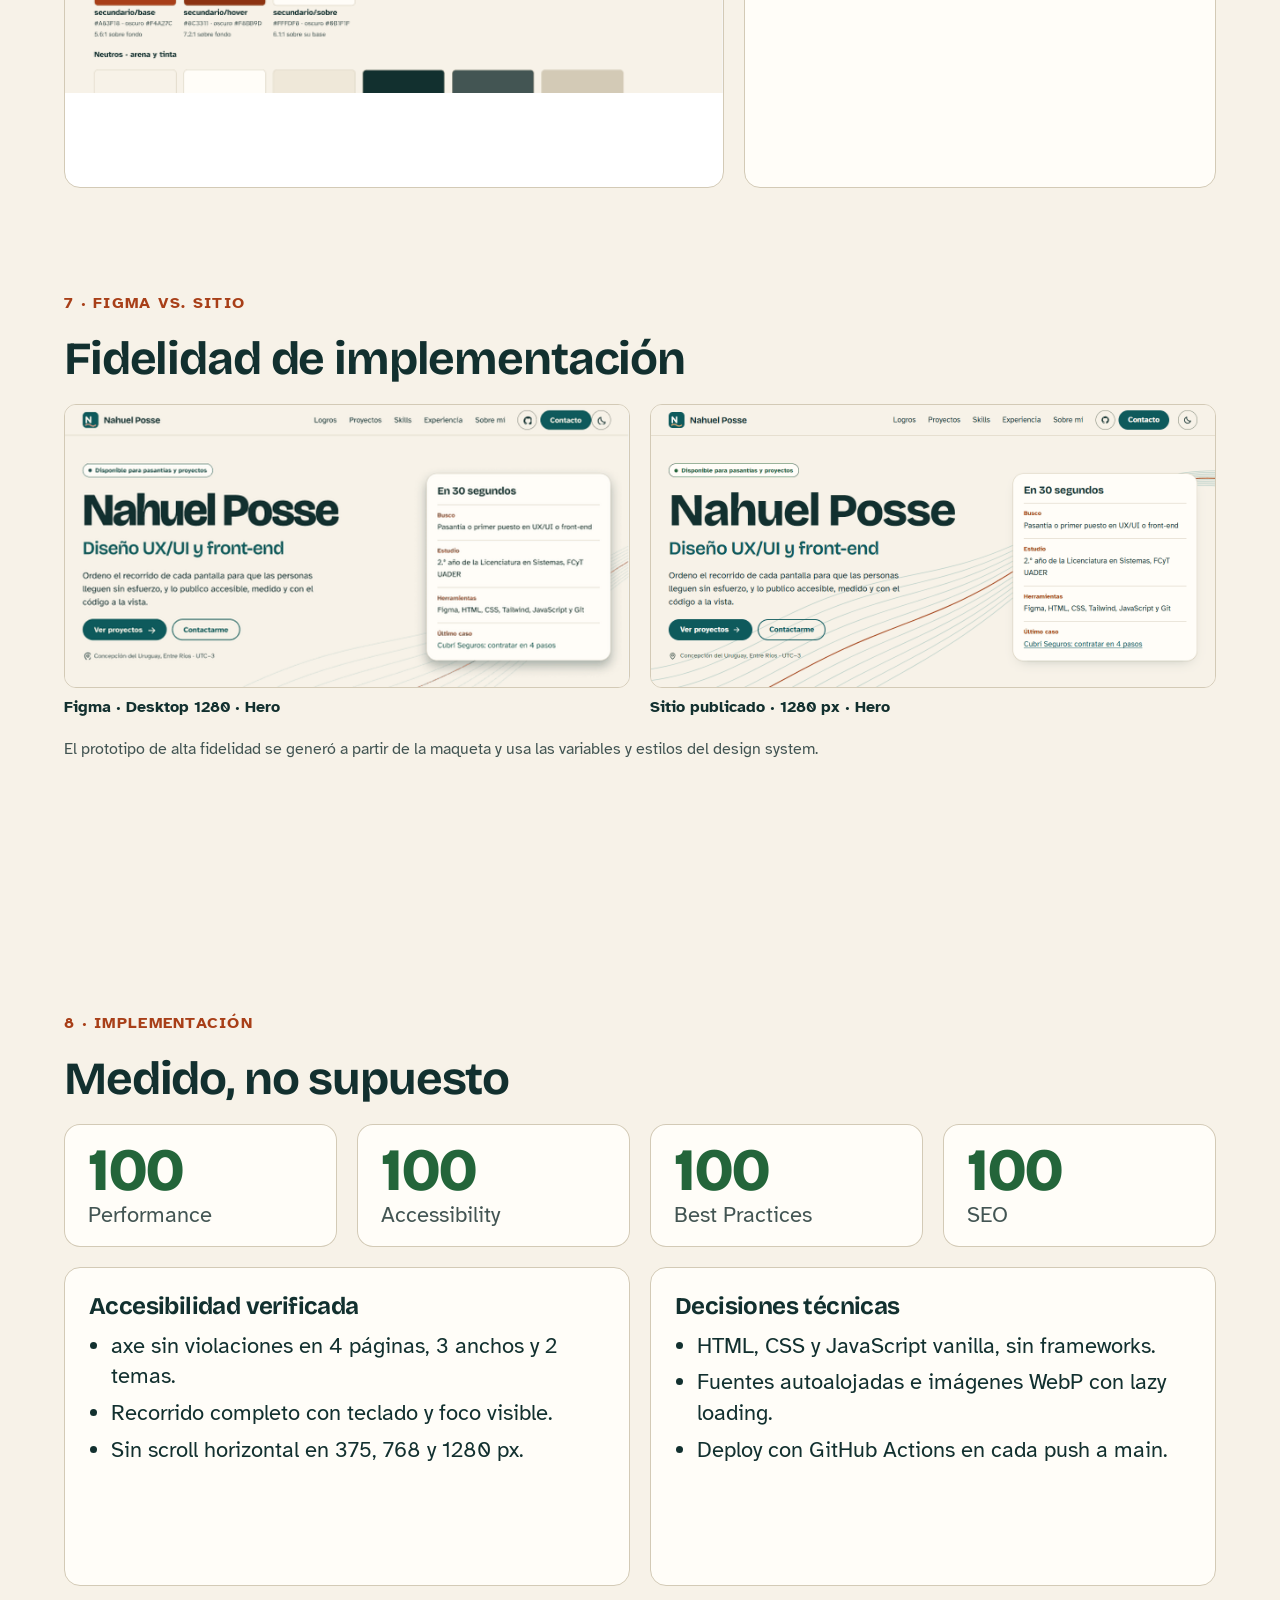
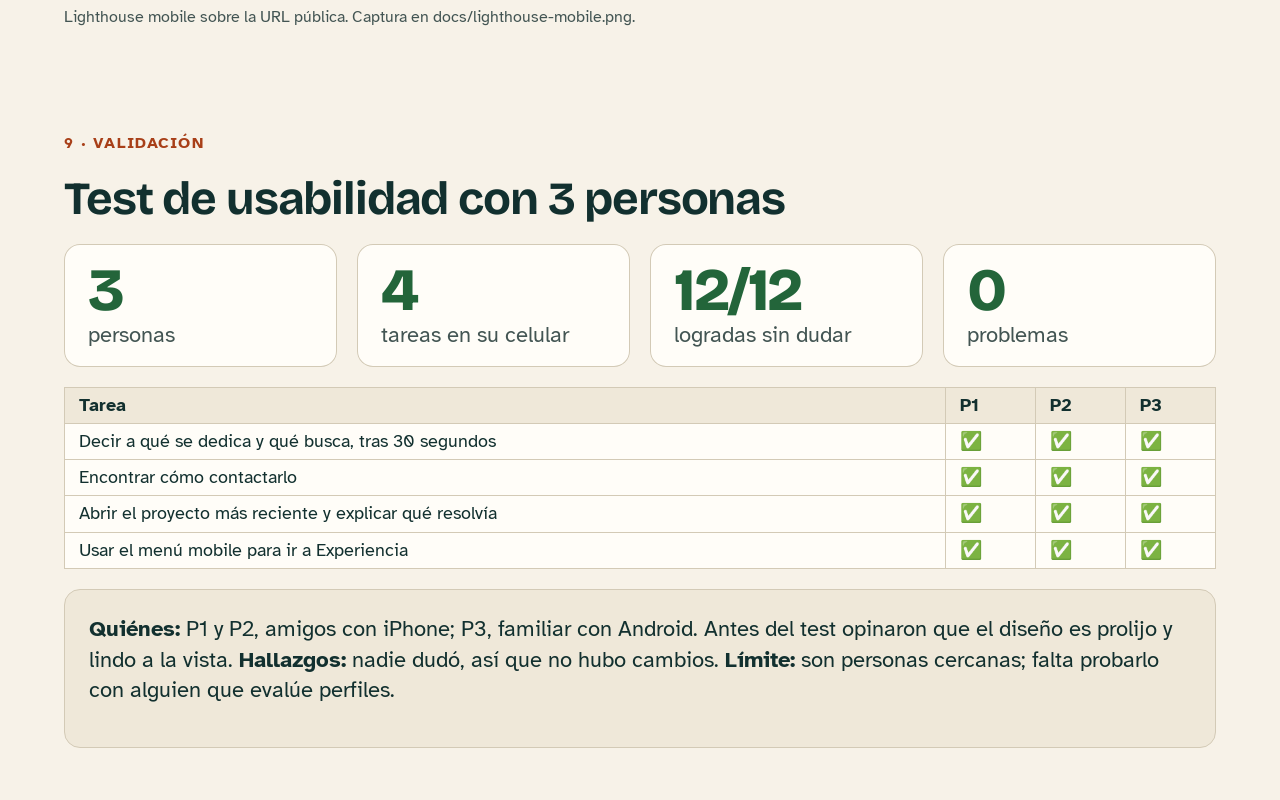
==== commit e1d06244: "Cargar los resultados del test de usabilidad con 3 personas Las 3 personas (dos amigos con iPhone y " ====
--- a/docs/proceso/index.html
+++ b/docs/proceso/index.html
@@ -123,19 +123,22 @@
 <section class="slide">
   <p class="kicker">9 · Validación</p>
   <h2>Test de usabilidad con 3 personas</h2>
-  <div class="pending"><b>Pendiente de realizar.</b> Esta diapositiva se completa con los resultados reales de docs/test-usabilidad.md.</div>
+  <div class="cols cols--stats">
+    <div class="stat"><b>3</b><span>personas</span></div>
+    <div class="stat"><b>4</b><span>tareas en su celular</span></div>
+    <div class="stat"><b>12/12</b><span>logradas sin dudar</span></div>
+    <div class="stat"><b>0</b><span>problemas</span></div>
+  </div>
   <table>
     <thead><tr><th>Tarea</th><th>P1</th><th>P2</th><th>P3</th></tr></thead>
     <tbody>
-      <tr><td>Decir qué hace y qué busca, tras 30 segundos</td><td></td><td></td><td></td></tr>
-      <tr><td>Encontrar el email</td><td></td><td></td><td></td></tr>
-      <tr><td>Abrir el proyecto más reciente</td><td></td><td></td><td></td></tr>
-      <tr><td>Decir con qué herramientas diseña</td><td></td><td></td><td></td></tr>
-      <tr><td>Abrir el menú mobile e ir a Experiencia</td><td></td><td></td><td></td></tr>
-      <tr><td>Decir dónde estudia y en qué año va</td><td></td><td></td><td></td></tr>
+      <tr><td>Decir a qué se dedica y qué busca, tras 30 segundos</td><td>✅</td><td>✅</td><td>✅</td></tr>
+      <tr><td>Encontrar cómo contactarlo</td><td>✅</td><td>✅</td><td>✅</td></tr>
+      <tr><td>Abrir el proyecto más reciente y explicar qué resolvía</td><td>✅</td><td>✅</td><td>✅</td></tr>
+      <tr><td>Usar el menú mobile para ir a Experiencia</td><td>✅</td><td>✅</td><td>✅</td></tr>
     </tbody>
   </table>
-  <div class="box box--tint findings"><h3>Hallazgos y cambios aplicados</h3><p>A completar después de las sesiones.</p></div>
+  <div class="box box--tint findings"><p><b>Quiénes:</b> P1 y P2, amigos con iPhone; P3, familiar con Android. Antes del test opinaron que el diseño es prolijo y lindo a la vista. <b>Hallazgos:</b> nadie dudó, así que no hubo cambios. <b>Límite:</b> son personas cercanas; falta probarlo con alguien que evalúe perfiles.</p></div>
 </section>
 
 </body>
